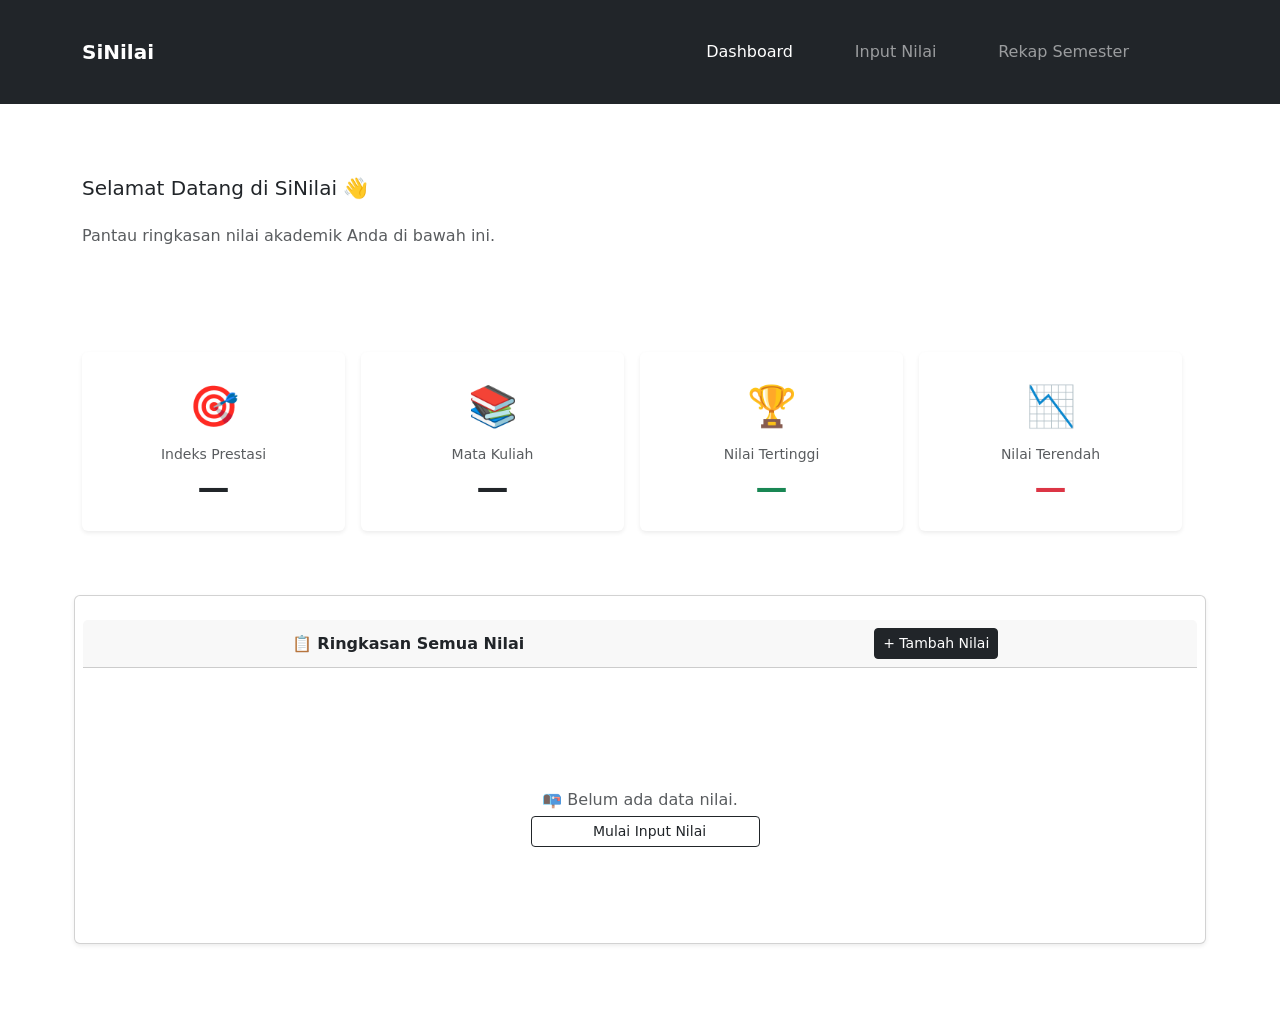
==== index.html @ bf8299bb "first commit" ====
<!DOCTYPE html>
<html lang="en">
<head>
    <meta charset="UTF-8">
    <meta name="viewport" content="width=device-width, initial-scale=1.0">
    <title>Dashboard - SiNilai</title>

    <link href="https://cdn.jsdelivr.net/npm/bootstrap@5.3.8/dist/css/bootstrap.min.css" rel="stylesheet" integrity="sha384-sRIl4kxILFvY47J16cr9ZwB07vP4J8+LH7qKQnuqkuIAvNWLzeN8tE5YBujZqJLB" crossorigin="anonymous">
    <script src="https://cdn.jsdelivr.net/npm/bootstrap@5.3.8/dist/js/bootstrap.bundle.min.js" integrity="sha384-FKyoEForCGlyvwx9Hj09JcYn3nv7wiPVlz7YYwJrWVcXK/BmnVDxM+D2scQbITxI" crossorigin="anonymous"></script>
    <link rel="stylesheet" href="css/style.css">
</head>
<body>
    <nav class="navbar navbar-expand-lg navbar-dark bg-dark">
        <div class="container">
            <a href="index.html" class="navbar-brand fw-bold">SiNilai</a>

            <button class="navbar-toggler" type="button"
            data-bs-toggle="collapse" data-bs-target="#navMenu">
            <span class="navbar-toggler-icon"></span>
          </button>

          <div class="collapse navbar-collapse" id="navMenu">
            <ul class="navbar-nav ms-auto">
              <!-- ms-auto: margin start auto = dorong menu ke KANAN navbar -->

              <li class="nav-item">
                <a class="nav-link active" href="index.html">Dashboard</a>
              </li>
              <li class="nav-item">
                <a class="nav-link" href="input-nilai.html">Input Nilai</a>
              </li>
              <li class="nav-item">
                <a class="nav-link" href="rekap.html">Rekap Semester</a>
              </li>

            </ul>
          </div>
        </div>
    </nav>

    <div class="container mt-4">

    <!-- Sapaan dan info halaman -->
    <div class="mb-4">
      <h5 class="mb-0">Selamat Datang di SiNilai 👋</h5>
      <p class="text-muted">Pantau ringkasan nilai akademik Anda di bawah ini.</p>
    </div>

    <!-- ===== KARTU STATISTIK ===== -->
    <div class="row g-3 mb-4">
<div class="row g-3 mb-4">

      <div class="col-3"> <div class="card text-center border-0 shadow-sm h-100">
          <div class="card-body py-4">
            <div class="fs-1 mb-2">🎯</div>
            <p class="text-muted small mb-1">Indeks Prestasi</p>
            <h2 class="fw-bold mb-0" id="statIpk">—</h2>
          </div>
        </div>
      </div>

      <div class="col-3"> <div class="card text-center border-0 shadow-sm h-100">
          <div class="card-body py-4">
            <div class="fs-1 mb-2">📚</div>
            <p class="text-muted small mb-1">Mata Kuliah</p>
            <h2 class="fw-bold mb-0" id="statJumlahMk">—</h2>
          </div>
        </div>
      </div>

      <div class="col-3"> <div class="card text-center border-0 shadow-sm h-100">
          <div class="card-body py-4">
            <div class="fs-1 mb-2">🏆</div>
            <p class="text-muted small mb-1">Nilai Tertinggi</p>
            <h2 class="fw-bold text-success mb-0" id="statTertinggi">—</h2>
          </div>
        </div>
      </div>

      <div class="col-3"> <div class="card text-center border-0 shadow-sm h-100">
          <div class="card-body py-4">
            <div class="fs-1 mb-2">📉</div>
            <p class="text-muted small mb-1">Nilai Terendah</p>
            <h2 class="fw-bold text-danger mb-0" id="statTerendah">—</h2>
          </div>
        </div>
      </div>

    </div>


    <!-- ===== TABEL RINGKASAN NILAI ===== -->
    <div class="card shadow-sm">
      <div class="card-header d-flex justify-content-between align-items-center">
        <strong>📋 Ringkasan Semua Nilai</strong>
        <a href="input-nilai.html" class="btn btn-dark btn-sm">+ Tambah Nilai</a>
      </div>

      <div class="card-body p-0">

        <!-- Pesan jika belum ada data -->
        <div id="pesanBelumAdaData" class="text-center py-5">
          <p class="text-muted mb-1">📭 Belum ada data nilai.</p>
          <a href="input-nilai.html" class="btn btn-outline-dark btn-sm">
            Mulai Input Nilai
          </a>
        </div>

        <!-- Tabel nilai (tersembunyi jika belum ada data) -->
        <div id="areaTabelDashboard" class="d-none">
          <div class="table-responsive">
            <table class="table table-hover mb-0">
              <thead class="table-dark">
                <tr>
                  <th>No</th>
                  <th>Mata Kuliah</th>
                  <th>SKS</th>
                  <th>Nilai Angka</th>
                  <th>Grade</th>
                  <th>Semester</th>
                </tr>
              </thead>
              <tbody id="tabelDashboard">
                <!-- Diisi JavaScript -->
              </tbody>
            </table>
          </div>
        </div>

      </div>
    </div>
    <!-- Akhir tabel ringkasan -->

  </div>
  <!-- Akhir container -->

  <script src="https://cdn.jsdelivr.net/npm/bootstrap@5.3.0/dist/js/bootstrap.bundle.min.js"></script>
  <script src="js/script.js"></script>


</body>
</html>
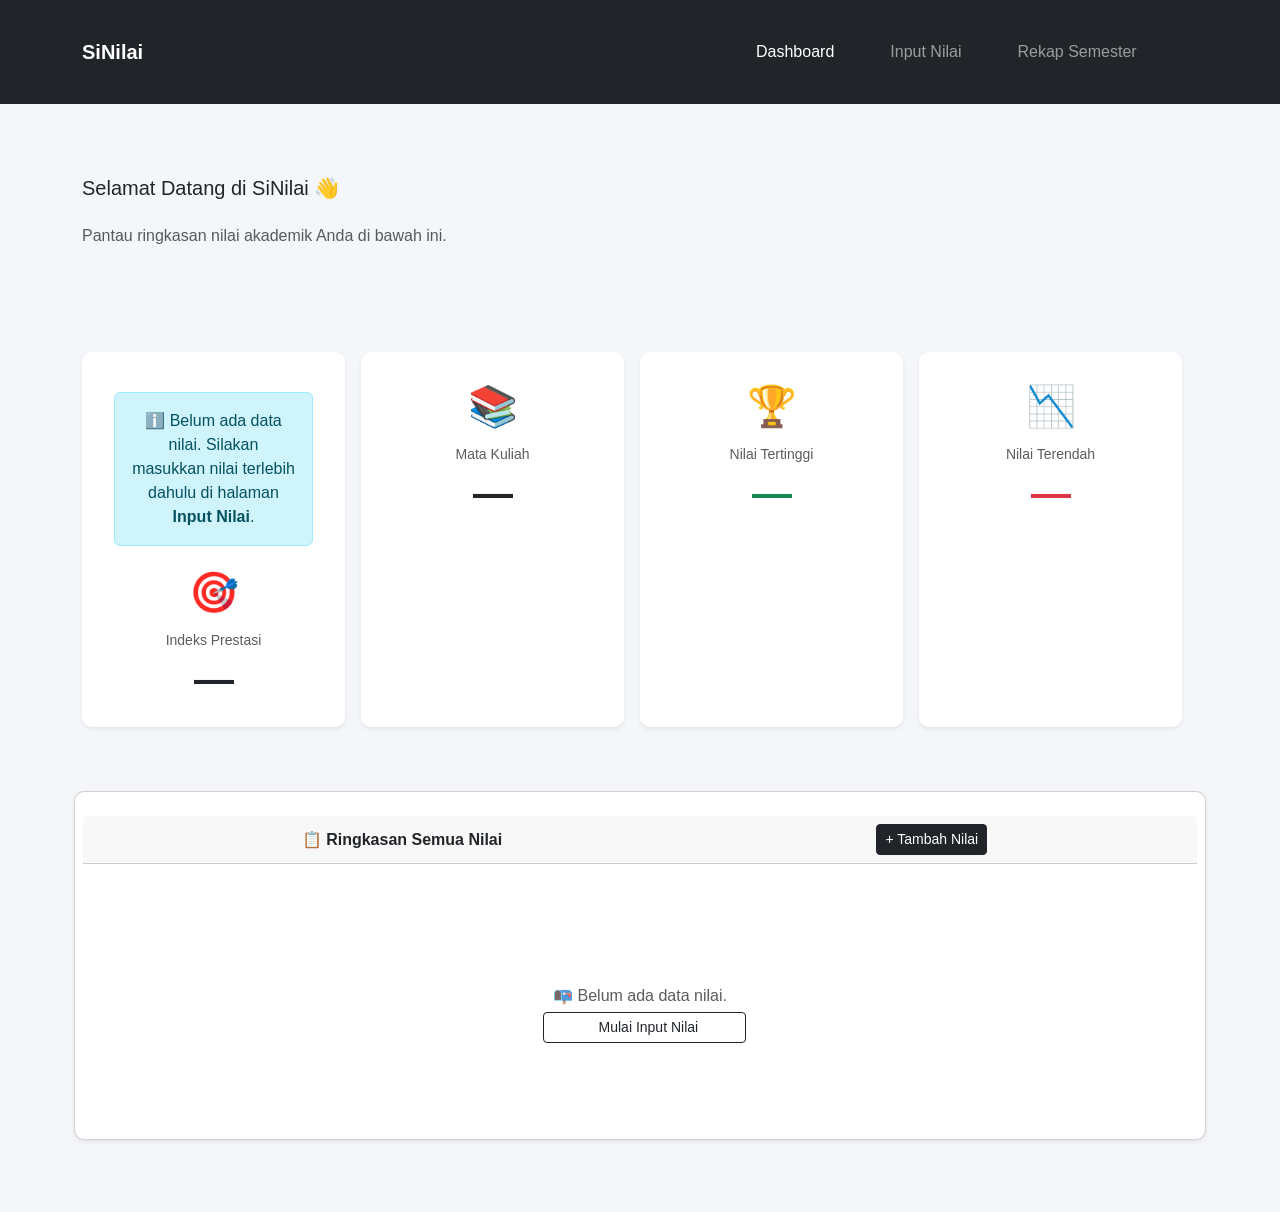
==== commit a11605c1: "update kodingan terbaru" ====
--- a/index.html
+++ b/index.html
@@ -7,7 +7,7 @@
 
     <link href="https://cdn.jsdelivr.net/npm/bootstrap@5.3.8/dist/css/bootstrap.min.css" rel="stylesheet" integrity="sha384-sRIl4kxILFvY47J16cr9ZwB07vP4J8+LH7qKQnuqkuIAvNWLzeN8tE5YBujZqJLB" crossorigin="anonymous">
     <script src="https://cdn.jsdelivr.net/npm/bootstrap@5.3.8/dist/js/bootstrap.bundle.min.js" integrity="sha384-FKyoEForCGlyvwx9Hj09JcYn3nv7wiPVlz7YYwJrWVcXK/BmnVDxM+D2scQbITxI" crossorigin="anonymous"></script>
-    <link rel="stylesheet" href="css/style.css">
+    <link rel="stylesheet" href="style.css">
 </head>
 <body>
     <nav class="navbar navbar-expand-lg navbar-dark bg-dark">
@@ -135,7 +135,7 @@
   <!-- Akhir container -->
 
   <script src="https://cdn.jsdelivr.net/npm/bootstrap@5.3.0/dist/js/bootstrap.bundle.min.js"></script>
-  <script src="js/script.js"></script>
+  <script src="script.js"></script>
 
 
 </body>
--- a/style.css
+++ b/style.css
@@ -0,0 +1,26 @@
+body{
+    font-family: 'Sagoe UI', sans-serif;
+    background-color: #f4f6f9;
+}
+
+.card{
+    border-radius: 10px;
+    transition: box-shadow 0.2s ease;
+}
+
+.card:hover{
+    box-shadow: 0 6px 20px rgba(0,0,0,0.12) !important;
+}
+
+.card h2{
+    font-size: 2.5rem;
+    letter-spacing: -1px;
+}
+
+.baris-grade-a{
+    background-color: #d1fae5 !important;
+}
+
+.baris-grade-e{
+    background-color: #fee2e2 !important;
+}
